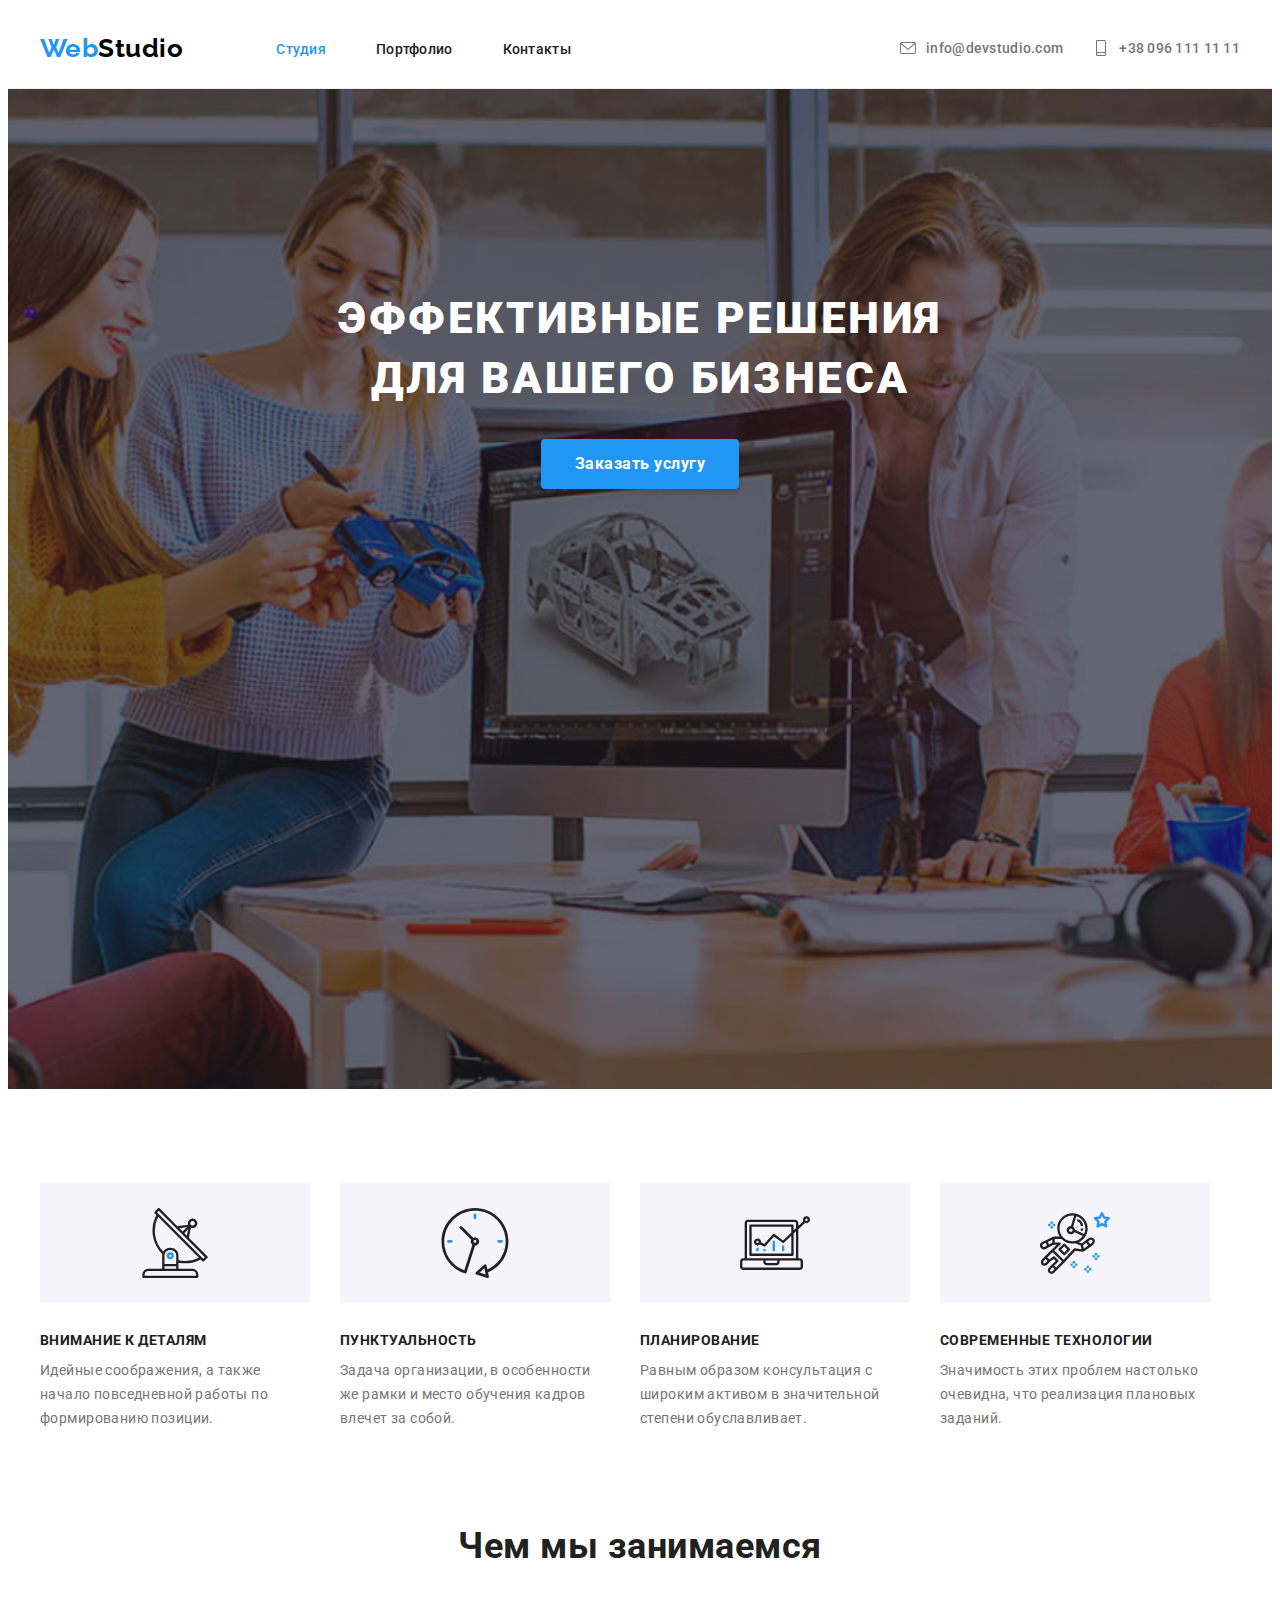
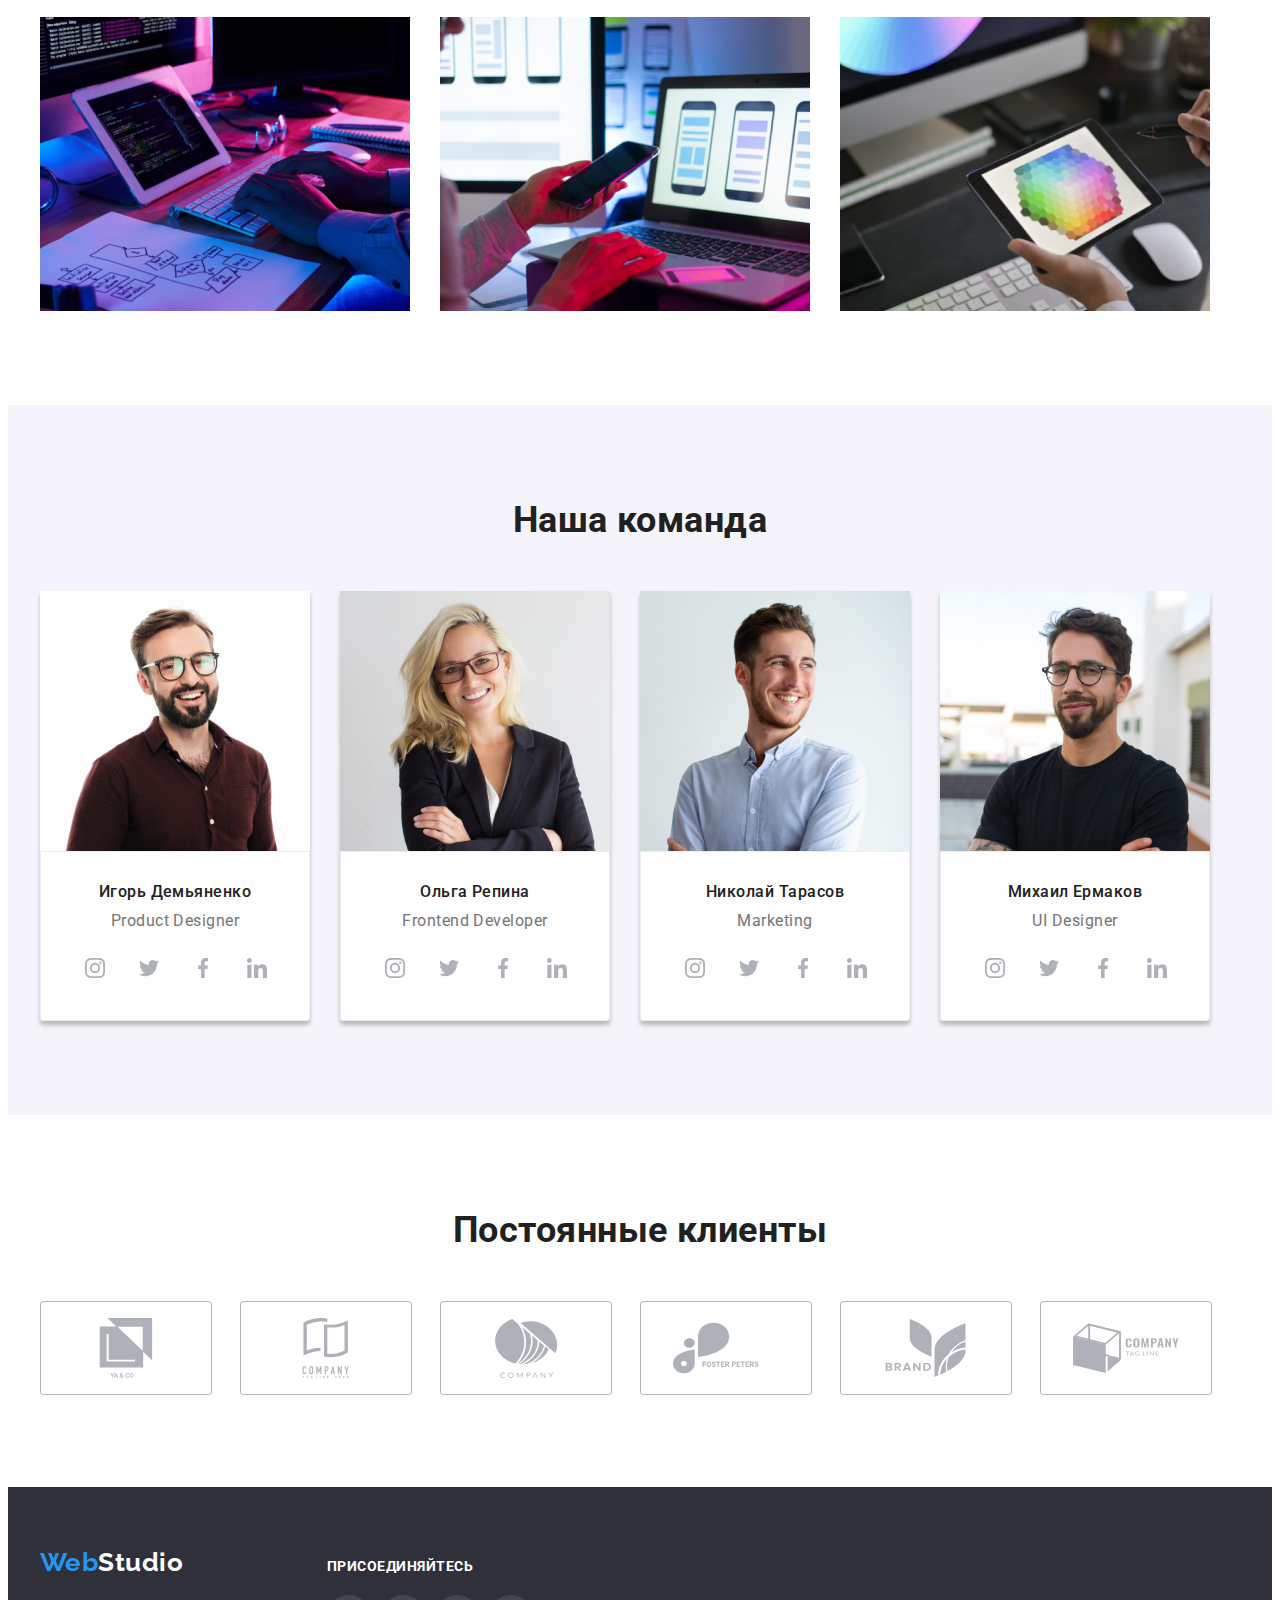
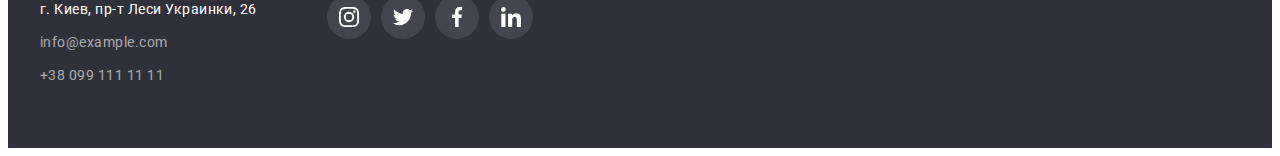
==== index.html @ 183ce37f "start" ====
<!DOCTYPE html>
<html lang="ru">
  <head>
    <meta charset="UTF-8" />
    <meta http-equiv="X-UA-Compatible" content="IE=edge" />
    <meta name="viewport" content="width=device-width, initial-scale=1.0" />
    <title>Document</title>
    <link rel="preconnect" href="https://fonts.googleapis.com" />
    <link rel="preconnect" href="https://fonts.gstatic.com" crossorigin />
    <link
      href="https://fonts.googleapis.com/css2?family=Raleway:wght@700&family=Roboto:wght@400;500;700;900&display=swap"
      rel="stylesheet"
    />
    <link
      rel="stylesheet"
      href="https://cdnjs.cloudflare.com/ajax/libs/modern-normalize/1.1.0/modern-normalize.min.css"
      integrity="sha512-wpPYUAdjBVSE4KJnH1VR1HeZfpl1ub8YT/NKx4PuQ5NmX2tKuGu6U/JRp5y+Y8XG2tV+wKQpNHVUX03MfMFn9Q=="
      crossorigin="anonymous"
      referrerpolicy="no-referrer"
    />
    <link rel="stylesheet" href="./css/styles.css" />
  </head>
  <body>
    <header class="header">
      <div class="conteiner header-box">
        <nav class="nav">
          <a class="header-logo link" href=""> Web<span class="logo">Studio</span> </a>
          <ul class="nav-list list">
            <li class="nav-item"><a class="nav-link link current" href=""> Студия</a></li>
            <li class="nav-item">
              <a class="nav-link link" href="./portfolio.html"> Портфолио</a>
            </li>
            <li class="nav-item"><a class="nav-link link" href=""> Контакты</a></li>
          </ul>
        </nav>
        <ul class="header-list list">
          <li class="header-item">
            <a class="header-contacts link" href="mailto:info@devstudio.com" aria-label="конверт">
              <svg class="icon-envelope">
                <use href="./images/icons.svg#icon-envelope"></use>
              </svg>
              info@devstudio.com</a
            >
          </li>
          <li class="header-item">
            <a class="header-contacts link" href="tel:+380961111111" aria-label="смартфон">
              <svg class="icon-smartphone">
                <use href="./images/icons.svg#icon-smartphone"></use>
              </svg>
              +38 096 111 11 11</a
            >
          </li>
        </ul>
      </div>
    </header>
    <main class="main">
      <section class="hero section overlay">
        <h1 class="hero-title">ЭФФЕКТИВНЫЕ РЕШЕНИЯ ДЛЯ ВАШЕГО БИЗНЕСА</h1>
        <button type="button" class="hero-btn">Заказать услугу</button>
      </section>
      <!--  особености -->
      <section class="about section">
        <div class="conteiner">
          <h2 class="visually-hidden">особенности</h2>
          <ul class="about-list list">
            <li class="about-item">
              <div class="about-container">
                <svg class="about-svg">
                  <use href="./images/icons.svg#icon-antenna"></use>
                </svg>
              </div>
              <h3 class="about-after-title">Внимание к деталям</h3>
              <p class="about-text">
                Идейные соображения, а также начало повседневной работы по формированию позиции.
              </p>
            </li>
            <li class="about-item">
              <div class="about-container">
                <svg class="about-svg">
                  <use href="./images/icons.svg#icon-clock"></use>
                </svg>
              </div>
              <h3 class="about-after-title">Пунктуальность</h3>
              <p class="about-text">
                Задача организации, в особенности же рамки и место обучения кадров влечет за собой.
              </p>
            </li>
            <li class="about-item">
              <div class="about-container">
                <svg class="about-svg">
                  <use href="./images/icons.svg#icon-diagram"></use>
                </svg>
              </div>
              <h3 class="about-after-title">Планирование</h3>
              <p class="about-text">
                Равным образом консультация с широким активом в значительной степени обуславливает.
              </p>
            </li>
            <li class="about-item">
              <div class="about-container">
                <svg class="about-svg">
                  <use href="./images/icons.svg#icon-astronaut"></use>
                </svg>
              </div>
              <h3 class="about-after-title">Современные технологии</h3>
              <p class="about-text">
                Значимость этих проблем настолько очевидна, что реализация плановых заданий.
              </p>
            </li>
          </ul>
        </div>
      </section>
      <!--  услуги компании  -->
      <section class="work section">
        <div class="conteiner">
          <h2 class="work-title">Чем мы занимаемся</h2>
          <ul class="work-list list">
            <li class="work-item">
              <img src="./images/photo1.jpg" width="370" alt="сотрудник работающий на пк" />
            </li>
            <li class="work-item">
              <img src="./images/img6.jpg" width="370" alt=" ноутбук на котором создают по " />
            </li>
            <li class="work-item">
              <img src="./images/img.jpg" width="370" alt=" планшет в женских руках" />
            </li>
          </ul>
        </div>
      </section>
      <!-- персонал компании -->
      <section class="team section">
        <div class="conteiner">
          <h2 class="team-title">Наша команда</h2>
          <ul class="team-list list">
            <li class="team-item">
              <img class="icon" src="./images/img4.jpg" width="270" alt="сотрудник компании" />
              <div class="team-box">
                <h3 class="team-after-title">Игорь Демьяненко</h3>
                <p class="team-text">Product Designer</p>
                <ul class="list team-list-icon">
                  <li class="social-item">
                    <a class="sociai-link-team" href="">
                      <svg class="social-links">
                        <use href="./images/icons.svg#icon-instagram"></use>
                      </svg>
                    </a>
                  </li>
                  <li class="social-item">
                    <a class="sociai-link-team" href="">
                      <svg class="social-links">
                        <use href="./images/icons.svg#icon-twitter"></use>
                      </svg>
                    </a>
                  </li>
                  <li class="social-item">
                    <a class="sociai-link-team" href="">
                      <svg class="social-links">
                        <use href="./images/icons.svg#icon-facebook"></use>
                      </svg>
                    </a>
                  </li>
                  <li class="social-item">
                    <a class="sociai-link-team" href="">
                      <svg class="social-links">
                        <use href="./images/icons.svg#icon-linkedin"></use>
                      </svg>
                    </a>
                  </li>
                </ul>
              </div>
            </li>
            <li class="team-item">
              <img class="icon" src="./images/img1.jpg" width="270" alt="сотрудник компании" />
              <div class="team-box">
                <h3 class="team-after-title">Ольга Репина</h3>
                <p class="team-text">Frontend Developer</p>
                <ul class="list team-list-icon">
                  <li class="social-item">
                    <a class="sociai-link-team" href="">
                      <svg class="social-links">
                        <use href="./images/icons.svg#icon-instagram"></use>
                      </svg>
                    </a>
                  </li>
                  <li class="social-item">
                    <a class="sociai-link-team" href="">
                      <svg class="social-links">
                        <use href="./images/icons.svg#icon-twitter"></use>
                      </svg>
                    </a>
                  </li>
                  <li class="social-item">
                    <a class="sociai-link-team" href="">
                      <svg class="social-links">
                        <use href="./images/icons.svg#icon-facebook"></use>
                      </svg>
                    </a>
                  </li>
                  <li class="social-item">
                    <a class="sociai-link-team" href="">
                      <svg class="social-links">
                        <use href="./images/icons.svg#icon-linkedin"></use>
                      </svg>
                    </a>
                  </li>
                </ul>
              </div>
            </li>
            <li class="team-item">
              <img class="icon" src="./images/img2.jpg" width="270" alt="сотрудник компании" />
              <div class="team-box">
                <h3 class="team-after-title">Николай Тарасов</h3>
                <p class="team-text">Marketing</p>
                <ul class="list team-list-icon">
                  <li class="social-item">
                    <a class="sociai-link-team" href="">
                      <svg class="social-links">
                        <use href="./images/icons.svg#icon-instagram"></use>
                      </svg>
                    </a>
                  </li>
                  <li class="social-item">
                    <a class="sociai-link-team" href="">
                      <svg class="social-links">
                        <use href="./images/icons.svg#icon-twitter"></use>
                      </svg>
                    </a>
                  </li>
                  <li class="social-item">
                    <a class="sociai-link-team" href="">
                      <svg class="social-links">
                        <use href="./images/icons.svg#icon-facebook"></use>
                      </svg>
                    </a>
                  </li>
                  <li class="social-item">
                    <a class="sociai-link-team" href="">
                      <svg class="social-links">
                        <use href="./images/icons.svg#icon-linkedin"></use>
                      </svg>
                    </a>
                  </li>
                </ul>
              </div>
            </li>
            <li class="team-item">
              <img class="icon" src="./images/img3.jpg" width="270" alt="сотрудник комнании" />
              <div class="team-box">
                <h3 class="team-after-title">Михаил Ермаков</h3>
                <p class="team-text">UI Designer</p>
                <ul class="list team-list-icon">
                  <li class="social-item">
                    <a class="sociai-link-team" href="">
                      <svg class="social-links">
                        <use href="./images/icons.svg#icon-instagram"></use>
                      </svg>
                    </a>
                  </li>
                  <li class="social-item">
                    <a class="sociai-link-team" href="">
                      <svg class="social-links">
                        <use href="./images/icons.svg#icon-twitter"></use>
                      </svg>
                    </a>
                  </li>
                  <li class="social-item">
                    <a class="sociai-link-team" href="">
                      <svg class="social-links">
                        <use href="./images/icons.svg#icon-facebook"></use>
                      </svg>
                    </a>
                  </li>
                  <li class="social-item">
                    <a class="sociai-link-team" href="">
                      <svg class="social-links">
                        <use href="./images/icons.svg#icon-linkedin"></use>
                      </svg>
                    </a>
                  </li>
                </ul>
              </div>
            </li>
          </ul>
        </div>
      </section>

      <section class="clients section">
        <div class="conteiner">
          <h2 class="clients-title">Постоянные клиенты</h2>
          <ul class="list clients-list">
            <li class="clients-item">
              <a class="clients-link" href="" aria-label="логотип компании">
                <svg class="clients-svg">
                  <use href="./images/icons.svg#icon-group4"></use>
                </svg>
              </a>
            </li>
            <li class="clients-item">
              <a class="clients-link" href="" aria-label="логотип компании">
                <svg class="clients-svg">
                  <use href="./images/icons.svg#icon-group3"></use>
                </svg>
              </a>
            </li>
            <li class="clients-item">
              <a class="clients-link" href="" aria-label="логотип компании">
                <svg class="clients-svg">
                  <use href="./images/icons.svg#icon-group2"></use>
                </svg>
              </a>
            </li>
            <li class="clients-item">
              <a class="clients-link" href="" aria-label="логотип компании">
                <svg class="clients-svg">
                  <use href="./images/icons.svg#icon-group1"></use>
                </svg>
              </a>
            </li>
            <li class="clients-item">
              <a class="clients-link" href="" aria-label="логотип компании">
                <svg class="clients-svg">
                  <use href="./images/icons.svg#icon-group"></use>
                </svg>
              </a>
            </li>
            <li class="clients-item">
              <a class="clients-link" href="" aria-label="логотип компании">
                <svg class="clients-svg">
                  <use href="./images/icons.svg#icon-Object"></use>
                </svg>
              </a>
            </li>
          </ul>
        </div>
      </section>
    </main>
    <footer class="footer">
      <div class="conteiner footer-container">
        <div>
          <a class="footer-logo link" href=""> Web<span class="brand">Studio</span> </a>
          <address class="adr">
            <ul class="adr-list list">
              <li class="adr-item">
                <a
                  class="adr-link link"
                  href="https://www.google.com.ua/maps/place/бул.+Леси+Украинки,+26"
                  >г. Киев, пр-т Леси Украинки, 26</a
                >
              </li>
              <li class="adr-item">
                <a class="adr-link link" href="mailto:info@example.com">info@example.com</a>
              </li>
              <li class="adr-item">
                <a class="adr-link link" href="tel:+380991111111">+38 099 111 11 11</a>
              </li>
            </ul>
          </address>
        </div>

        <div class="footer-box">
          <p class="footer-text">ПРИСОЕДИНЯЙТЕСЬ</p>
          <ul class="list footer-social-list">
            <li class="footer-social-item">
              <a class="footer-social-link" href="" aria-label="icon-instagram">
                <svg class="footer-link">
                  <use href="./images/icons.svg#icon-instagram"></use>
                </svg>
              </a>
            </li>
            <li class="footer-social-item">
              <a class="footer-social-link" href="" aria-label="icon-twitter">
                <svg class="footer-link">
                  <use href="./images/icons.svg#icon-twitter"></use>
                </svg>
              </a>
            </li>
            <li class="footer-social-item">
              <a class="footer-social-link" href="" aria-label="icon-facebook">
                <svg class="footer-link">
                  <use href="./images/icons.svg#icon-facebook"></use>
                </svg>
              </a>
            </li>
            <li class="footer-social-item">
              <a class="footer-social-link" href="" aria-label="icon-linkedin">
                <svg class="footer-link">
                  <use href="./images/icons.svg#icon-linkedin"></use>
                </svg>
              </a>
            </li>
          </ul>
        </div>
      </div>
    </footer>
  </body>
</html>
---- css/styles.css ----
:root {
  --first-title-color: #ffffff;
  --second-title-color: #212121;
  --accent: #2196f3;
  --body-color: #757575;
  --bg-color: #e5e5e5;
  --first-text-color: #ffffff;
}
/* -=-------------------------сброс */
p,
h1,
h2,
h3 {
  margin: 0;
}

ul {
  margin: 0;
  padding: 0;
}

img {
  display: block;
  max-width: 100%;
  height: auto;
}

/* /-------------------------*общие стили  */

.conteiner {
  width: 1200px;
  padding-left: 15px;
  padding-right: 15px;
  margin: 0 auto;
}

.section {
  padding-top: 94px;
  padding-bottom: 94px;
}

.link {
  text-decoration: none;
}
.list {
  list-style: none;
}
.visually-hidden {
  position: absolute;
  white-space: nowrap;
  width: 1px;
  height: 1px;
  overflow: hidden;
  border: 0;
  padding: 0;
  clip: rect(0 0 0 0);
  clip-path: inset(50%);
  margin: -1px;
}

body {
  color: var(--body-color);
  letter-spacing: 0.03em;
  font-family: 'Roboto', sans-serif;
}

/* ------------------header главная страница */
.header {
  background-color: var(--first-title-color);
  border-bottom: 1px solid #ececec;
}

.header-box {
  display: flex;
  align-items: center;
  justify-content: space-between;
}

.nav {
  display: flex;
  align-items: center;
}

.header-logo {
  font-family: Raleway;
  font-style: normal;
  font-weight: 700;
  font-size: 26px;
  line-height: 1.19;
  color: var(--accent);

  padding-top: 24px;
  padding-bottom: 24px;
  margin-right: 93px;
}

.logo {
  color: #000000;
}

.nav-list {
  display: flex;
}

.nav-item:not(:last-child) {
  margin-right: 50px;
}

.nav-link {
  font-weight: 500;
  font-size: 14px;
  line-height: 1.14;
  letter-spacing: 0.02em;

  color: var(--second-title-color);
  padding-top: 32px;
  padding-bottom: 32px;
}
.current {
  color: var(--accent);
}
.nav-link:hover,
.nav-link:focus {
  color: var(--accent);
}

.header-list {
  display: flex;
  align-items: center;
}

.header-item + .header-item {
  margin-left: 30px;
}

.header-contacts:focus,
.header-contacts:hover {
  color: var(--accent);
}
.header-contacts {
  display: flex;
  align-items: center;
  font-weight: 500;
  font-size: 14px;
  line-height: 1.14x;
  letter-spacing: 0.02em;

  color: var(--body-color);

  padding-top: 32px;
  padding-bottom: 32px;
}

.icon-envelope {
  width: 16px;
  height: 16px;
  margin-right: 10px;
  fill: currentColor;
}

.icon-smartphone {
  width: 16px;
  height: 16px;
  margin-right: 10px;
  fill: currentColor;
}

/* -----------------hero------------------- */
.hero-title {
  width: 695px;
  margin: 0 auto;
  margin-bottom: 30px;

  font-weight: 900;
  font-size: 44px;
  line-height: 1.36;
  text-align: center;
  letter-spacing: 0.06em;
  text-transform: uppercase;
  color: var(--first-title-color);
}

.hero {
  padding: 200px 0;
  text-align: center;
}

.hero-btn {
  padding: 10px 32px;

  font-family: inherit;
  font-style: normal;
  font-weight: 700;
  font-size: 16px;
  line-height: 1.62;
  letter-spacing: 0.03em;
  cursor: pointer;

  color: var(--first-title-color);
  background-color: #2196f3;

  box-shadow: 0px 4px 4px rgba(0, 0, 0, 0.15);
  border-radius: 4px;
  border-color: transparent;
}
.hero-btn:hover,
.hero-btn:focus {
  color: var(--first-text-color);
  background-color: #188ce8;
}

.overlay {
  max-width: 1600px;
  min-height: 600px;
  margin: 0 auto;

  background-color: #2f303a;
  background-image: linear-gradient(to right, rgba(47, 48, 58, 0.4), rgba(47, 48, 58, 0.4)),
    url('../images/fon.jpg');
  background-repeat: no-repeat;
  background-position: center;
  background-size: cover;
}
/* ------------------about----------------
 */
.about {
  padding-bottom: 0;
}

.about-list {
  display: flex;
  flex-wrap: wrap;
}

.about-item {
  width: 270px;
  margin-right: 30px;
}

.about-container {
  display: flex;
  justify-content: center;
  align-items: center;
  height: 120px;
  background-color: #f5f4fa;
  margin-bottom: 30px;
}

.about-svg {
  width: 70px;
  height: 70px;
}

.about-item:nth-child(4n) {
  margin-right: 0;
}

.about-after-title {
  margin-bottom: 10px;

  font-weight: 700;
  font-size: 14px;
  line-height: 1.14;
  text-transform: uppercase;
  color: var(--second-title-color);
}
.about-text {
  font-size: 14px;
  line-height: 1.71;
  letter-spacing: 0.03em;
}
/* ------------------------work */

.work-title {
  margin-bottom: 50px;

  font-weight: 700;
  font-size: 36px;
  line-height: 1.17;
  text-align: center;
  color: var(--second-title-color);
}

.work-list {
  display: flex;
  flex-wrap: wrap;
}

.work-item {
  width: 370px;
  margin-right: 30px;
}

.work-item:nth-child(3n) {
  margin-right: 0;
}

/* ----------------------team---------- */

.team {
  background-color: #f5f4fa;
}

.team-box {
  background-color: #ffffff;
  border: 1px solid #eeeeee;
  padding-top: 30px;
  padding-bottom: 30px;
  border-bottom-right-radius: 4px;
  border-bottom-left-radius: 4px;
}

.team-title {
  margin-bottom: 50px;

  font-weight: 700;
  font-size: 36px;
  line-height: 1.17;
  text-align: center;
  color: var(--second-title-color);
}

.team-list {
  display: flex;
  flex-wrap: wrap;
}

.team-item {
  width: 270px;
  margin-right: 30px;
  border-bottom-right-radius: 4px;
  border-bottom-left-radius: 4px;
  box-shadow: 0px 4px 4px rgba(0, 0, 0, 0.25);
}

.team-item:nth-child(4n) {
  margin-right: 0;
}

.team-after-title {
  margin-bottom: 10px;

  font-weight: 500;
  font-size: 16px;
  line-height: 1.19;
  text-align: center;
  color: var(--second-title-color);
}

.team-text {
  font-size: 16px;
  line-height: 1.19;
  text-align: center;
  margin-bottom: 16px;
}

.team-list-icon {
  display: flex;
  margin-left: 32px;
}

.social-item {
  width: 44px;
  height: 44px;
  margin-right: 10px;
}
.sociai-link-team {
  display: flex;
  justify-content: center;
  align-items: center;
  width: 100%;
  height: 100%;
  color: #afb1b8;
  border-radius: 50%;
}

.social-item:nth-child(4n) {
  margin-right: 0;
}
.sociai-link-team:focus,
.sociai-link-team:hover {
  color: #ffffff;
  background-color: var(--accent);
}

.social-links {
  width: 20px;
  height: 20px;
  fill: currentColor;
}

/* ------------------------------клиенты */
.clients-title {
  margin-bottom: 50px;
  font-weight: 700;
  font-size: 36px;
  line-height: 1.17;
  text-align: center;
  color: var(--second-title-color);
}

.clients-list {
  display: flex;
}

.clients-item {
  width: 170px;
  height: 92px;
  margin-right: 30px;
}

.clients-item:last-child {
  margin-right: 0;
}
.clients-link {
  display: flex;
  justify-content: center;
  align-items: center;
  width: 100%;
  height: 100%;
  color: #afb1b8;
  border: 1px solid #afb1b8;
  border-radius: 3%;
}

.clients-link:hover,
.clients-link:focus {
  color: var(--accent);
  border: 1px solid #2196f3;
  border-radius: 3%;
}

.clients-svg {
  width: 106px;
  height: 60px;
  fill: currentColor;
}

/* ------------------------------footer */
.footer {
  background-color: #2f303a;
}
.brand {
  color: var(--first-text-color);
}

.adr {
  margin-right: 70px;
}

.adr-link {
  display: block;

  font-family: Roboto;
  font-style: normal;
  font-weight: 400;
  font-size: 14px;
  line-height: 1.71;
  color: rgba(255, 255, 255, 0.6);
}

a[href="https://www.google.com.ua/maps/place/бул.+Леси+Украинки,+26"]
{
  color: var(--first-text-color);
}

.adr-item {
  display: block;
}

.adr-item:not(:last-child) {
  margin-bottom: 9px;
}

.adr-link:hover,
.adr-link:focus {
  color: var(--accent);
}

.footer-container {
  display: flex;
}

.footer-box {
  padding-top: 12px;
}

.footer-text {
  margin-bottom: 20px;
  color: #ffffff;
  font-weight: 700;
  font-size: 14px;
  line-height: 1.14;
}

.footer-social-list {
  display: flex;
}

.footer-social-item {
  width: 44px;
  height: 44px;
  margin-right: 10px;
}

.footer-social-item:last-child {
  margin-right: 0;
}

.footer-social-link {
  display: flex;
  justify-content: center;
  align-items: center;
  width: 100%;
  height: 100%;
  color: #ffffff;
  background-color: rgba(255, 255, 255, 0.1);

  border-radius: 50%;
}

.footer-social-link:hover,
.footer-social-link:focus {
  background-color: var(--accent);
}
.footer-link {
  width: 20px;
  height: 20px;
  fill: currentColor;
}
/* -------------------портфолио ----------------------------*/

/* ---------------------projects */

.projects-list {
  display: flex;
  flex-wrap: wrap;
}

.projects-item {
  width: 370px;
  margin-right: 30px;
  margin-bottom: 30px;
}
.projects-item:nth-child(3n) {
  margin-right: 0;
}

.projects-item:nth-last-child(-n + 3) {
  margin-bottom: 0;
}

.projects-item:focus,
.projects-item:hover {
  box-shadow: 1px 4px 6px rgba(0, 0, 0, 0.16);
}

.btn-list {
  margin-bottom: 50px;
  display: flex;
  justify-content: center;
}

.btn-item + .btn-item {
  margin-left: 8px;
}

.buttons {
  font-family: inherit;
  font-style: normal;
  font-weight: 500;
  font-size: 16px;
  line-height: 1.62;

  text-align: center;
  letter-spacing: 0.03em;

  color: var(--second-title-color);
  background-color: #f5f4fa;
  border-radius: 4px;
  cursor: pointer;

  padding: 6px 22px;
}
.buttons:hover,
.buttons:focus {
  color: var(--first-text-color);
  background-color: var(--accent);
  box-shadow: 0px 2px 2px rgba(0, 0, 0, 0.12), 0px 1px 2px rgba(0, 0, 0, 0.08),
    0px 3px 1px rgba(0, 0, 0, 0.1);
}

.projects-after-title {
  margin-bottom: 4px;

  font-weight: 700;
  font-size: 18px;
  line-height: 2;
  letter-spacing: 0.06em;
  color: var(--second-title-color);
}

.projects-text {
  font-size: 16px;
  line-height: 1.87;
  letter-spacing: 0.03em;
}

.projects-box {
  background-color: #ffffff;
  border: 1px solid #eeeeee;
  padding: 20px 24px;
}
/* ------------------------------footer */

.footer-logo {
  font-family: Raleway;
  font-style: normal;
  font-weight: 700;
  font-size: 26px;
  line-height: 1.19;
  color: var(--accent);

  display: block;
  margin-bottom: 20px;
}

.footer {
  padding-top: 60px;
  padding-bottom: 60px;
}
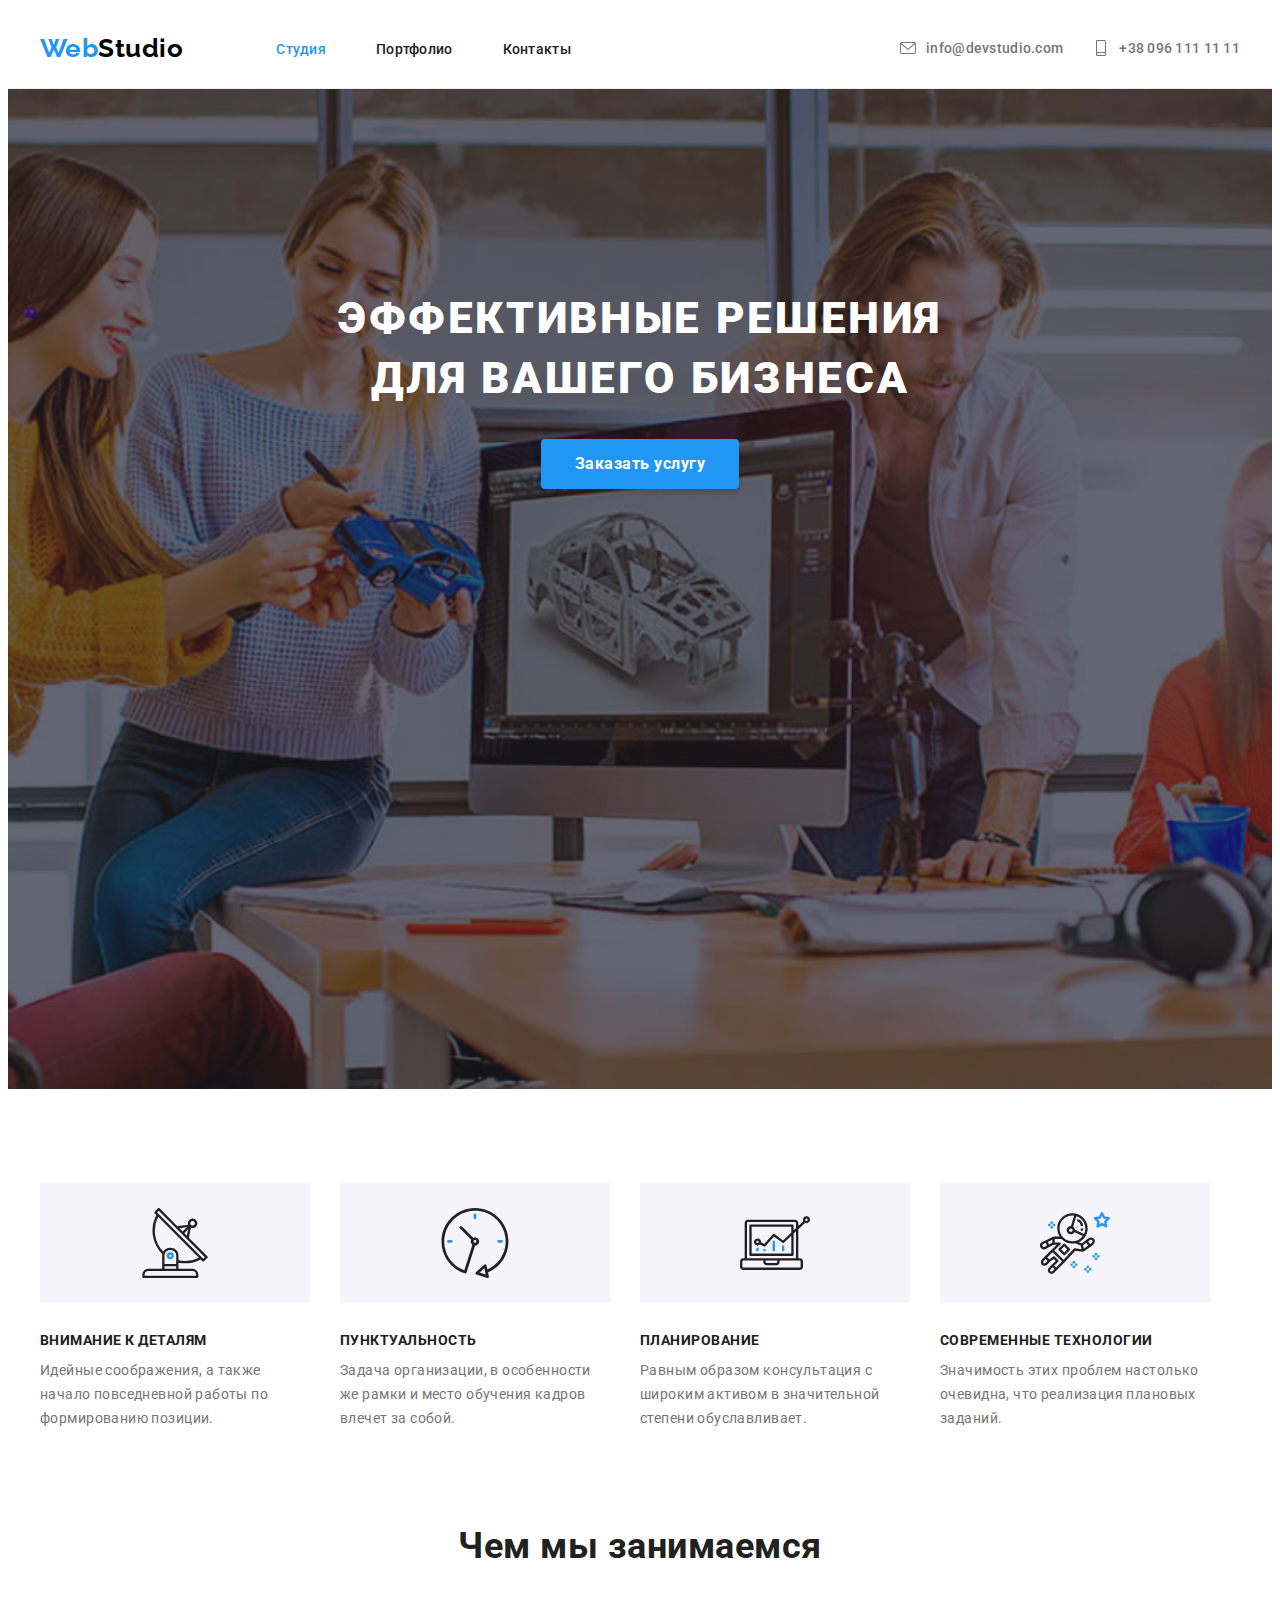
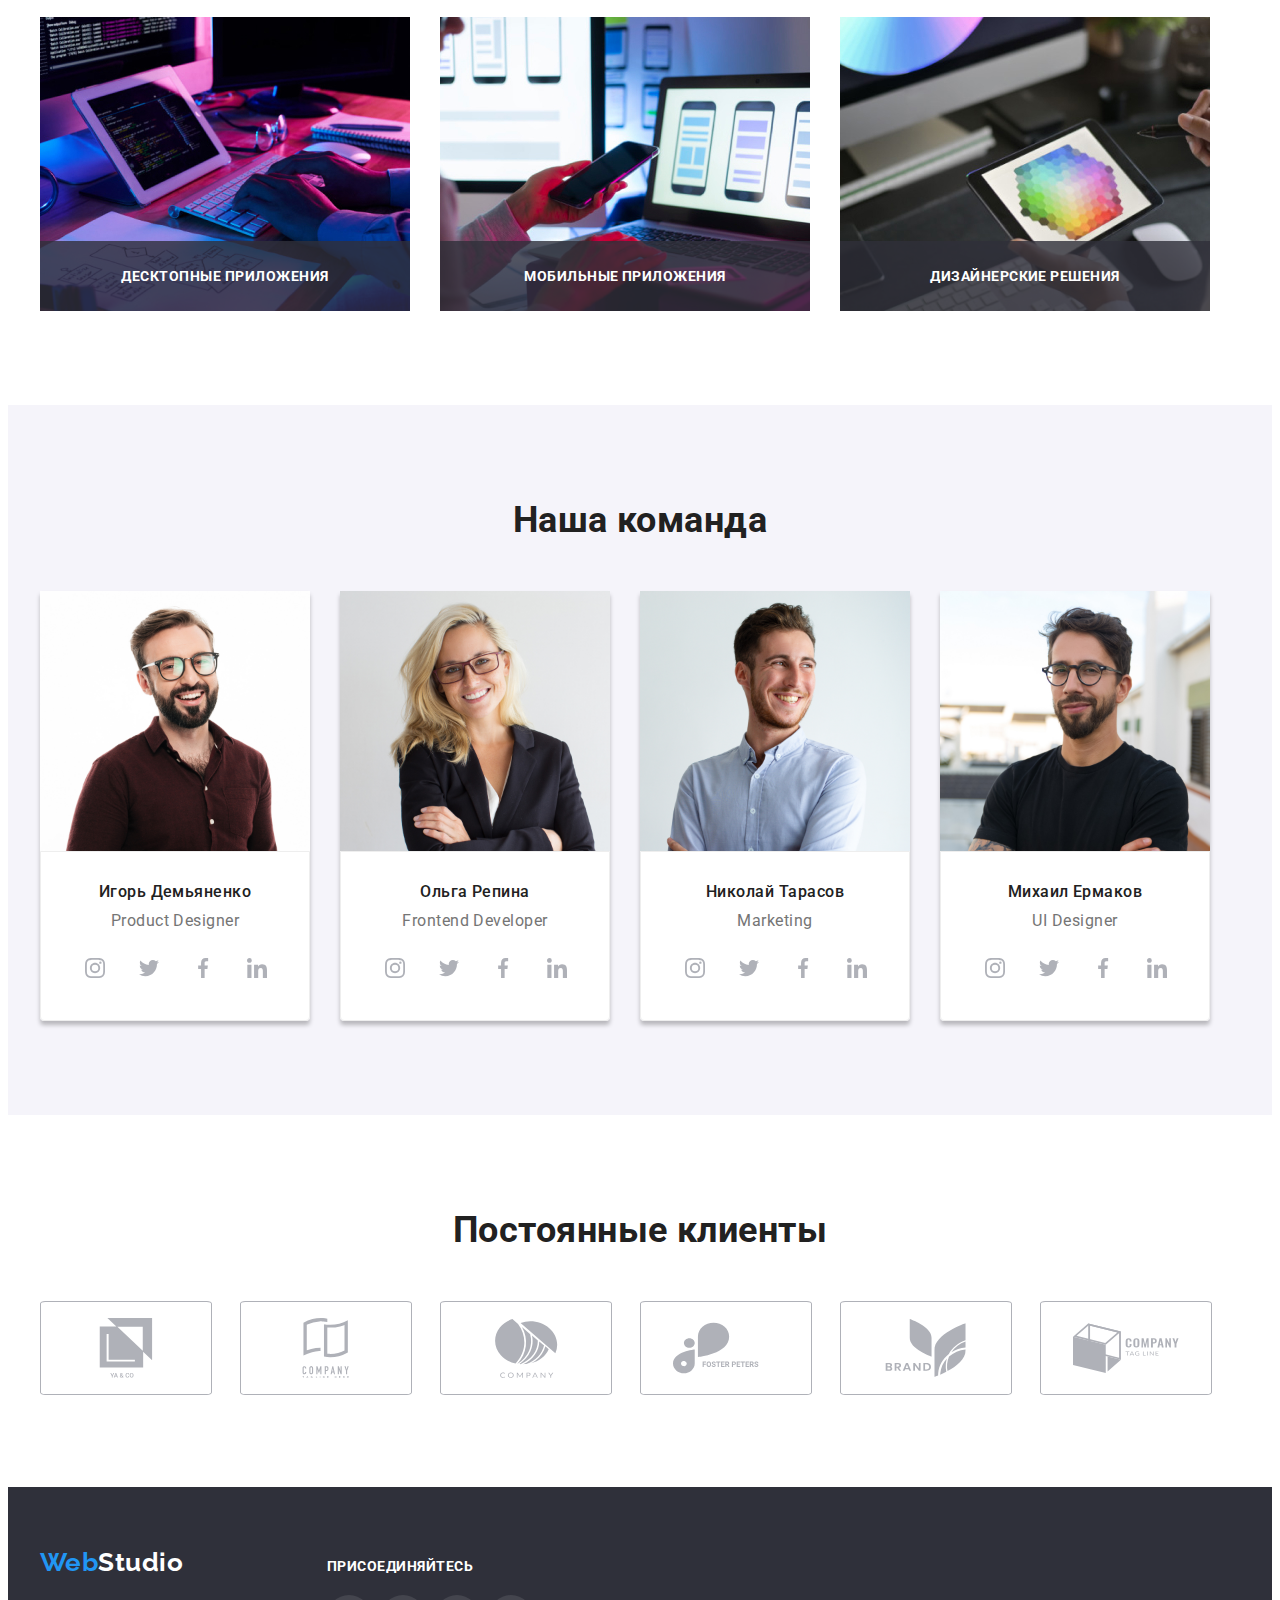
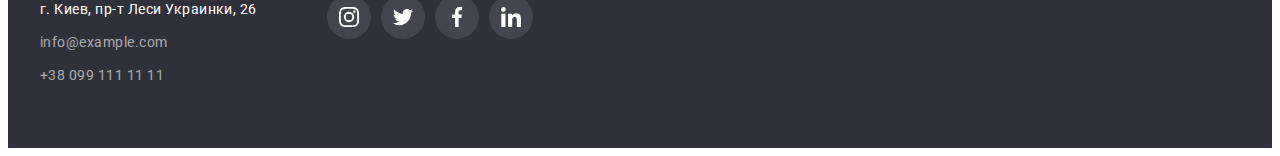
==== commit 9a499400: "добавляет стили и разметку" ====
--- a/index.html
+++ b/index.html
@@ -116,13 +116,25 @@
           <h2 class="work-title">Чем мы занимаемся</h2>
           <ul class="work-list list">
             <li class="work-item">
-              <img src="./images/photo1.jpg" width="370" alt="сотрудник работающий на пк" />
+              <div class="work-box">
+                <img src="./images/photo1.jpg" width="370" alt="сотрудник работающий на пк" />
+                <p class="work-text">ДЕСКТОПНЫЕ ПРИЛОЖЕНИЯ</p>
+                <div class="box1"></div>
+              </div>
             </li>
             <li class="work-item">
-              <img src="./images/img6.jpg" width="370" alt=" ноутбук на котором создают по " />
+              <div class="work-box">
+                <img src="./images/img6.jpg" width="370" alt=" ноутбук на котором создают по " />
+                <p class="work-text">МОБИЛЬНЫЕ ПРИЛОЖЕНИЯ</p>
+                <div class="box1"></div>
+              </div>
             </li>
             <li class="work-item">
-              <img src="./images/img.jpg" width="370" alt=" планшет в женских руках" />
+              <div class="work-box">
+                <img src="./images/img.jpg" width="370" alt=" планшет в женских руках" />
+                <p class="work-text">ДИЗАЙНЕРСКИЕ РЕШЕНИЯ</p>
+                <div class="box1"></div>
+              </div>
             </li>
           </ul>
         </div>
--- a/css/styles.css
+++ b/css/styles.css
@@ -295,6 +295,32 @@
   margin-right: 0;
 }
 
+.work-box {
+  position: relative;
+  display: flex;
+  justify-content: center;
+  align-items: flex-end;
+}
+
+.work-text {
+  position: absolute;
+  z-index: 1;
+
+  bottom: 27px;
+  font-weight: 700;
+  font-size: 14px;
+  line-height: 1, 14;
+
+  color: #ffffff;
+}
+
+.box1 {
+  position: absolute;
+  width: 370px;
+  height: 70px;
+  background-color: rgba(47, 48, 58, 0.8);
+}
+
 /* ----------------------team---------- */
 
 .team {
